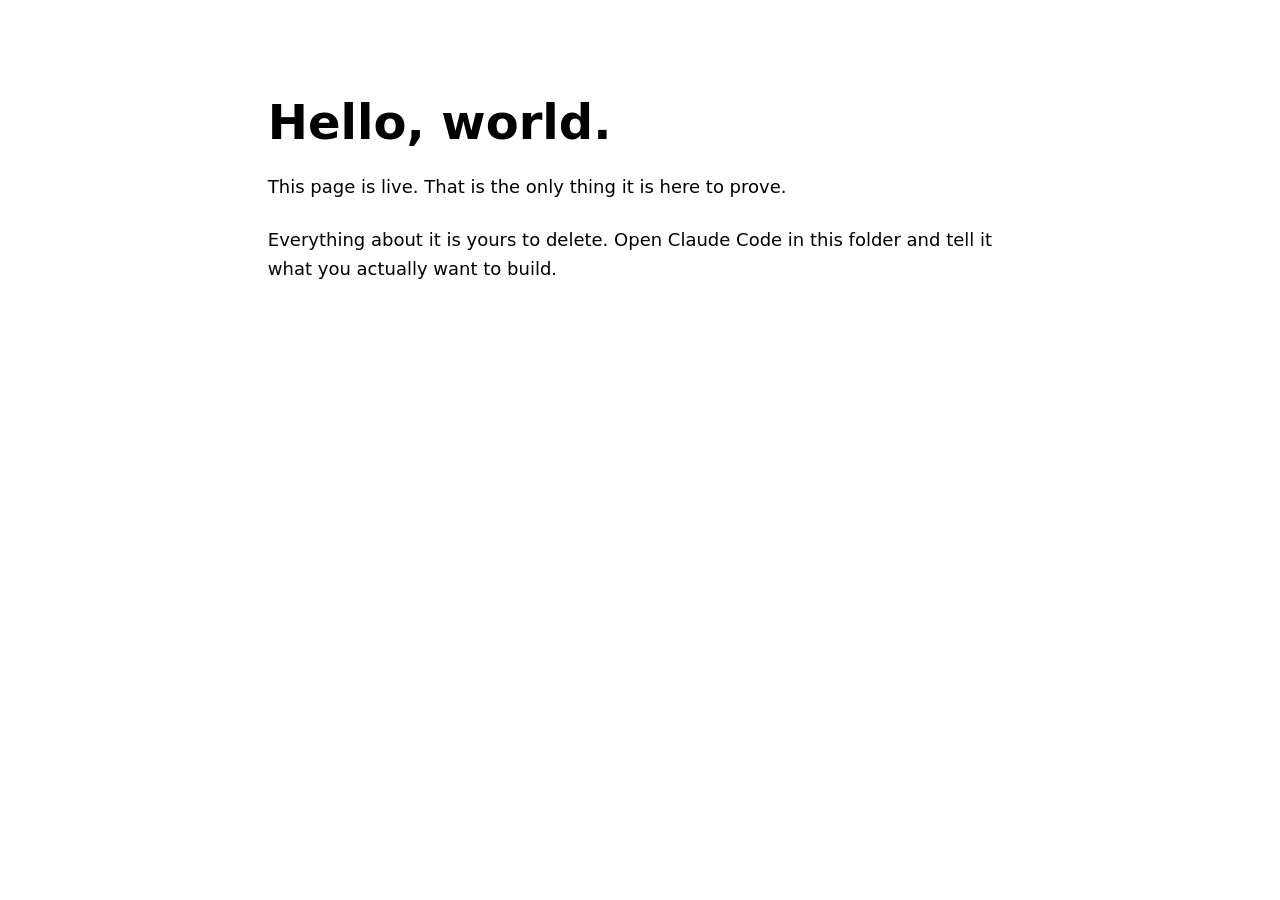
==== index.html @ 11f40b6e "Initial commit" ====
<!doctype html>
<html lang="en">
<head>
  <meta charset="utf-8">
  <meta name="viewport" content="width=device-width, initial-scale=1">
  <title>Hello</title>
  <link rel="stylesheet" href="style.css">
</head>
<body>

  <h1>Hello, world.</h1>

  <p>
    This page is live. That is the only thing it is here to prove.
  </p>

  <p>
    Everything about it is yours to delete. Open Claude Code in this folder and
    tell it what you actually want to build.
  </p>

</body>
</html>
---- style.css ----
/* A deliberately small starting point.
   It exists to prove one thing: this file is loading.
   If you can see spacing and a readable line length, the path in index.html works.

   Delete all of it whenever you want. */

:root {
  /* Makes the page follow the reader's light or dark mode setting, for free. */
  color-scheme: light dark;
}

body {
  font-family: system-ui, -apple-system, "Segoe UI", Roboto, sans-serif;

  /* 65ch caps the line at about 65 characters. Long lines are genuinely hard
     to read, and this single rule does more for legibility than anything else
     in this file. */
  max-width: 65ch;

  margin: 0 auto;
  padding: 4rem 1.5rem;
  line-height: 1.6;
  font-size: 1.125rem;
}

h1 {
  font-size: 3rem;
  line-height: 1.1;
  margin-bottom: 1.5rem;
}

p {
  margin-bottom: 1.5rem;
}
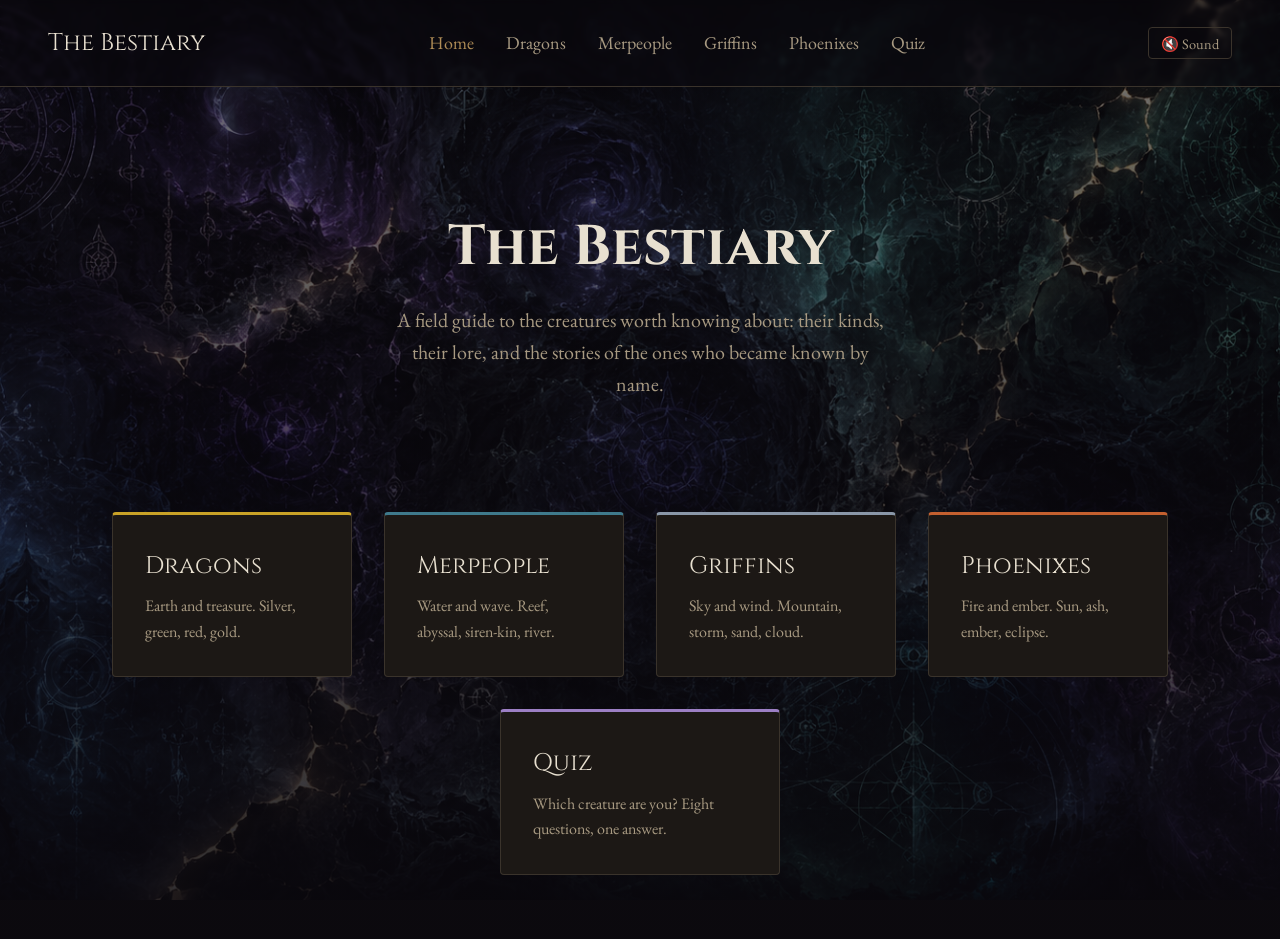
==== commit 36ef9067: "Build out creature-themed site: dragon, griffin, merpeople, and phoenix pages, quiz, audio/visual as" ====
--- a/index.html
+++ b/index.html
@@ -3,21 +3,60 @@
 <head>
   <meta charset="utf-8">
   <meta name="viewport" content="width=device-width, initial-scale=1">
-  <title>Hello</title>
+  <title>The Bestiary</title>
+  <link rel="preconnect" href="https://fonts.googleapis.com">
+  <link rel="preconnect" href="https://fonts.gstatic.com" crossorigin>
+  <link href="https://fonts.googleapis.com/css2?family=Cinzel:wght@600;700&family=EB+Garamond:ital@0;1&display=swap" rel="stylesheet">
   <link rel="stylesheet" href="style.css">
 </head>
-<body>
+<body class="theme-landing" data-bg-audio="assets/audio/landing_page.mp3">
 
-  <h1>Hello, world.</h1>
+  <header class="site-header">
+    <a class="site-title" href="index.html">The Bestiary</a>
+    <ul class="site-nav">
+      <li><a href="index.html" aria-current="page">Home</a></li>
+      <li><a href="dragons.html">Dragons</a></li>
+      <li><a href="merpeople.html">Merpeople</a></li>
+      <li><a href="griffins.html">Griffins</a></li>
+      <li><a href="phoenixes.html">Phoenixes</a></li>
+      <li><a href="quiz.html">Quiz</a></li>
+    </ul>
+    <button class="audio-toggle" id="audio-toggle" type="button" aria-pressed="false">&#128267; Sound</button>
+  </header>
 
-  <p>
-    This page is live. That is the only thing it is here to prove.
-  </p>
+  <main>
+    <section class="hero">
+      <h1>The Bestiary</h1>
+      <p class="tagline">
+        A field guide to the creatures worth knowing about: their kinds,
+        their lore, and the stories of the ones who became known by name.
+      </p>
+    </section>
 
-  <p>
-    Everything about it is yours to delete. Open Claude Code in this folder and
-    tell it what you actually want to build.
-  </p>
+    <section class="category-shelf">
+      <a class="category-card" href="dragons.html" style="--card-accent:#c9a227">
+        <span class="category-name">Dragons</span>
+        <span class="category-blurb">Earth and treasure. Silver, green, red, gold.</span>
+      </a>
+      <a class="category-card" href="merpeople.html" style="--card-accent:#3f7a8c">
+        <span class="category-name">Merpeople</span>
+        <span class="category-blurb">Water and wave. Reef, abyssal, siren-kin, river.</span>
+      </a>
+      <a class="category-card" href="griffins.html" style="--card-accent:#8a97a8">
+        <span class="category-name">Griffins</span>
+        <span class="category-blurb">Sky and wind. Mountain, storm, sand, cloud.</span>
+      </a>
+      <a class="category-card" href="phoenixes.html" style="--card-accent:#c4602f">
+        <span class="category-name">Phoenixes</span>
+        <span class="category-blurb">Fire and ember. Sun, ash, ember, eclipse.</span>
+      </a>
+      <a class="category-card" href="quiz.html" style="--card-accent:#9c7fc4">
+        <span class="category-name">Quiz</span>
+        <span class="category-blurb">Which creature are you? Eight questions, one answer.</span>
+      </a>
+    </section>
+  </main>
 
+  <script src="script.js"></script>
 </body>
 </html>
--- a/style.css
+++ b/style.css
@@ -1,34 +1,581 @@
-/* A deliberately small starting point.
-   It exists to prove one thing: this file is loading.
-   If you can see spacing and a readable line length, the path in index.html works.
-
-   Delete all of it whenever you want. */
+/* Dark-bestiary base: shared by every page. Category pages layer a
+   theme class on <body> (see the .theme-dragons block) that swaps
+   the accent tokens without touching layout. */
 
 :root {
-  /* Makes the page follow the reader's light or dark mode setting, for free. */
-  color-scheme: light dark;
+  color-scheme: dark;
+
+  --color-bg: #14110f;
+  --color-bg-raised: #1c1815;
+  --color-text: #e8e0d0;
+  --color-text-muted: #a89a82;
+  --color-border: #3a332b;
+  --color-accent: #b08d57;
+  --panel-bg: rgba(28, 24, 21, 0.85);
+
+  --font-display: "Cinzel", Georgia, serif;
+  --font-body: "EB Garamond", Georgia, serif;
+
+  --space-1: 0.5rem;
+  --space-2: 1rem;
+  --space-3: 1.5rem;
+  --space-4: 2rem;
+  --space-5: 3rem;
+  --space-6: 4rem;
+  --space-7: 6rem;
+}
+
+* {
+  box-sizing: border-box;
 }
 
 body {
-  font-family: system-ui, -apple-system, "Segoe UI", Roboto, sans-serif;
-
-  /* 65ch caps the line at about 65 characters. Long lines are genuinely hard
-     to read, and this single rule does more for legibility than anything else
-     in this file. */
+  margin: 0;
+  background: var(--color-bg);
+  color: var(--color-text);
+  font-family: var(--font-body);
+  font-size: 1.125rem;
+  line-height: 1.6;
+}
+
+a {
+  color: var(--color-accent);
+}
+
+a:focus-visible,
+button:focus-visible {
+  outline: 2px solid var(--color-accent);
+  outline-offset: 2px;
+}
+
+h1, h2, h3 {
+  font-family: var(--font-display);
+  line-height: 1.15;
+  margin: 0 0 var(--space-3);
+}
+
+h1 { font-size: 3.5rem; }
+h2 { font-size: 2rem; }
+h3 { font-size: 1.5rem; }
+
+p {
+  margin: 0 0 var(--space-3);
   max-width: 65ch;
-
+}
+
+/* Shared header/nav, every page */
+
+.site-header {
+  display: flex;
+  align-items: center;
+  justify-content: space-between;
+  flex-wrap: wrap;
+  gap: var(--space-2);
+  padding: var(--space-3) var(--space-5);
+  border-bottom: 1px solid var(--color-border);
+}
+
+.site-title {
+  font-family: var(--font-display);
+  font-size: 1.5rem;
+  text-decoration: none;
+  color: var(--color-text);
+}
+
+.site-nav {
+  display: flex;
+  gap: var(--space-4);
+  list-style: none;
+  margin: 0;
+  padding: 0;
+}
+
+.site-nav a {
+  text-decoration: none;
+  color: var(--color-text-muted);
+}
+
+.site-nav a:hover,
+.site-nav a[aria-current="page"] {
+  color: var(--color-accent);
+}
+
+.site-nav .nav-soon {
+  color: var(--color-text-muted);
+  opacity: 0.5;
+}
+
+.audio-toggle {
+  background: none;
+  border: 1px solid var(--color-border);
+  border-radius: 4px;
+  color: var(--color-text-muted);
+  font-family: var(--font-body);
+  font-size: 0.9rem;
+  padding: 0.35rem 0.75rem;
+  cursor: pointer;
+}
+
+.audio-toggle:hover {
+  color: var(--color-accent);
+  border-color: var(--color-accent);
+}
+
+main {
+  padding: var(--space-6) var(--space-5);
+  max-width: 72rem;
   margin: 0 auto;
-  padding: 4rem 1.5rem;
-  line-height: 1.6;
-  font-size: 1.125rem;
-}
-
-h1 {
-  font-size: 3rem;
-  line-height: 1.1;
-  margin-bottom: 1.5rem;
-}
-
-p {
-  margin-bottom: 1.5rem;
-}
+}
+
+/* Landing page */
+
+.theme-landing {
+  background:
+    linear-gradient(180deg, rgba(10, 8, 14, 0.55), rgba(10, 8, 14, 0.85)) center / cover no-repeat,
+    url("assets/backgrounds/landing_page.png") center / cover no-repeat fixed;
+  background-color: var(--color-bg);
+}
+
+.theme-landing .site-header {
+  background: rgba(10, 8, 14, 0.5);
+  backdrop-filter: blur(2px);
+}
+
+.hero {
+  text-align: center;
+  padding: var(--space-6) 0 var(--space-5);
+}
+
+.hero .tagline {
+  max-width: 50ch;
+  margin: 0 auto;
+  color: var(--color-text-muted);
+  font-size: 1.25rem;
+}
+
+.category-shelf {
+  display: flex;
+  flex-wrap: wrap;
+  justify-content: center;
+  gap: var(--space-4);
+  margin-top: var(--space-6);
+}
+
+.category-card {
+  display: block;
+  flex: 1 1 220px;
+  max-width: 280px;
+  padding: var(--space-4);
+  border: 1px solid var(--color-border);
+  border-top: 3px solid var(--card-accent, var(--color-accent));
+  border-radius: 4px;
+  background: var(--color-bg-raised);
+  text-decoration: none;
+  color: var(--color-text);
+  transition: transform 0.15s ease, border-color 0.15s ease;
+}
+
+a.category-card:hover {
+  transform: translateY(-4px);
+  border-color: var(--card-accent, var(--color-accent));
+}
+
+.category-card.is-soon {
+  opacity: 0.5;
+}
+
+.category-name {
+  display: block;
+  font-family: var(--font-display);
+  font-size: 1.5rem;
+  margin-bottom: var(--space-1);
+}
+
+.category-blurb {
+  display: block;
+  color: var(--color-text-muted);
+  font-size: 1rem;
+}
+
+/* Category page intro */
+
+.category-intro {
+  margin-bottom: var(--space-6);
+  margin-left: auto;
+  margin-right: auto;
+  max-width: 60rem;
+  padding: var(--space-4) var(--space-5);
+  background: var(--panel-bg);
+  backdrop-filter: blur(2px);
+  border-radius: 8px;
+  text-align: center;
+}
+
+.category-intro p {
+  max-width: 60ch;
+  margin-left: auto;
+  margin-right: auto;
+}
+
+/* Creature grid / detail toggle, driven by .is-open on #creature-stage */
+
+.creature-grid {
+  display: flex;
+  flex-wrap: wrap;
+  justify-content: center;
+  gap: var(--space-4);
+}
+
+.creature-card {
+  display: flex;
+  flex-direction: column;
+  align-items: center;
+  gap: var(--space-2);
+  width: 200px;
+  padding: var(--space-3);
+  background: var(--panel-bg);
+  backdrop-filter: blur(2px);
+  border-radius: 8px;
+  border: none;
+  color: inherit;
+  font: inherit;
+  cursor: pointer;
+}
+
+.creature-portrait {
+  width: 100%;
+  aspect-ratio: 3 / 4;
+  border-radius: 4px;
+  background: var(--portrait-color, var(--color-border));
+  object-fit: cover;
+}
+
+.creature-label {
+  font-family: var(--font-display);
+  font-size: 1.25rem;
+}
+
+.creature-detail {
+  display: none;
+  grid-template-columns: minmax(220px, 320px) 1fr;
+  gap: var(--space-5);
+  align-items: start;
+}
+
+.creature-stage.is-open .creature-grid {
+  display: none;
+}
+
+.creature-stage.is-open .creature-detail {
+  display: grid;
+  animation: reveal 0.3s ease;
+}
+
+@keyframes reveal {
+  from { opacity: 0; transform: translateY(8px); }
+  to { opacity: 1; transform: none; }
+}
+
+.detail-portrait {
+  width: 100%;
+  aspect-ratio: 3 / 4;
+  border-radius: 4px;
+  background: var(--portrait-color, var(--color-border));
+  position: sticky;
+  top: var(--space-4);
+  overflow: hidden;
+}
+
+.detail-portrait img {
+  position: absolute;
+  inset: 0;
+  width: 100%;
+  height: 100%;
+  object-fit: cover;
+  opacity: 0;
+  transition: opacity 0.6s ease;
+}
+
+.detail-portrait img.is-active {
+  opacity: 1;
+}
+
+.back-link {
+  display: inline-block;
+  margin-bottom: var(--space-3);
+  background: none;
+  border: none;
+  color: var(--color-accent);
+  font-family: var(--font-body);
+  font-size: 1rem;
+  cursor: pointer;
+  padding: 0;
+}
+
+.detail-content {
+  padding: var(--space-4) var(--space-5);
+  background: var(--panel-bg);
+  backdrop-filter: blur(2px);
+  border-radius: 8px;
+}
+
+.detail-quick {
+  color: var(--color-text-muted);
+  font-size: 1.25rem;
+}
+
+.detail-mbti {
+  display: inline-block;
+  margin: 0 0 var(--space-3);
+  padding: 0.25rem 0.75rem;
+  border: 1px solid var(--color-accent);
+  border-radius: 999px;
+  color: var(--color-accent);
+  font-family: var(--font-display);
+  font-size: 0.85rem;
+  letter-spacing: 0.02em;
+}
+
+.detail-mbti:empty {
+  display: none;
+}
+
+/* Quiz page, driven by .is-done on #quiz-app */
+
+.quiz-stage {
+  max-width: 40rem;
+  margin: 0 auto;
+}
+
+.quiz-card,
+.quiz-result {
+  padding: var(--space-4) var(--space-5);
+  background: var(--panel-bg);
+  backdrop-filter: blur(2px);
+  border-radius: 8px;
+  text-align: center;
+}
+
+.quiz-progress {
+  color: var(--color-text-muted);
+  font-size: 0.9rem;
+  margin-bottom: var(--space-2);
+}
+
+.quiz-options {
+  display: flex;
+  flex-direction: column;
+  gap: var(--space-2);
+  margin-top: var(--space-3);
+}
+
+.quiz-option {
+  padding: var(--space-2) var(--space-3);
+  background: none;
+  border: 1px solid var(--color-border);
+  border-radius: 6px;
+  color: var(--color-text);
+  font: inherit;
+  text-align: left;
+  cursor: pointer;
+  transition: border-color 0.15s ease, transform 0.15s ease;
+}
+
+.quiz-option:hover {
+  border-color: var(--color-accent);
+  transform: translateX(2px);
+}
+
+.quiz-result {
+  display: none;
+}
+
+.quiz-stage.is-done .quiz-card {
+  display: none;
+}
+
+.quiz-stage.is-done .quiz-result {
+  display: block;
+  animation: reveal 0.3s ease;
+}
+
+.quiz-result-portrait {
+  width: 200px;
+  aspect-ratio: 3 / 4;
+  margin: 0 auto var(--space-3);
+  border-radius: 4px;
+  overflow: hidden;
+  background: var(--swatch-color, var(--color-border));
+}
+
+.quiz-result-portrait img {
+  width: 100%;
+  height: 100%;
+  object-fit: cover;
+  display: block;
+}
+
+.quiz-result-link {
+  display: inline-block;
+  margin: var(--space-2) 0;
+}
+
+.quiz-restart {
+  display: block;
+  margin: var(--space-2) auto 0;
+  background: none;
+  border: 1px solid var(--color-border);
+  border-radius: 4px;
+  color: var(--color-text-muted);
+  font-family: var(--font-body);
+  font-size: 0.95rem;
+  padding: 0.5rem 1rem;
+  cursor: pointer;
+}
+
+.quiz-restart:hover {
+  color: var(--color-accent);
+  border-color: var(--color-accent);
+}
+
+/* Dragons theme: earth and treasure, layered on the dark base */
+
+.theme-dragons {
+  --color-accent: #c9a227;
+  --portrait-color-gold: #c9a227;
+  --portrait-color-silver: #9aa8ad;
+  --portrait-color-green: #4a6741;
+  --portrait-color-red: #a13d2b;
+  --panel-bg: rgba(20, 15, 12, 0.85);
+  background:
+    linear-gradient(180deg, rgba(10, 6, 4, 0.55), rgba(10, 6, 4, 0.85)) center / cover no-repeat,
+    url("assets/backgrounds/dragon_background.png") center / cover no-repeat fixed;
+  background-color: var(--color-bg);
+}
+
+.theme-dragons .site-header {
+  background: rgba(10, 6, 4, 0.5);
+  backdrop-filter: blur(2px);
+}
+
+.theme-dragons .creature-portrait,
+.theme-dragons .detail-portrait {
+  border: 1px solid #6b4f2a;
+}
+
+/* Merpeople theme: water, layered on the dark base */
+
+.theme-merpeople {
+  --color-accent: #3f7a8c;
+  --portrait-color-reef: #2f9e8f;
+  --portrait-color-abyssal: #16323f;
+  --portrait-color-siren: #6fa8bd;
+  --portrait-color-river: #4f8f5c;
+  --panel-bg: rgba(10, 22, 26, 0.85);
+  background:
+    linear-gradient(180deg, rgba(4, 12, 16, 0.55), rgba(4, 12, 16, 0.85)) center / cover no-repeat,
+    url("assets/backgrounds/merfolk_background.png") center / cover no-repeat fixed;
+  background-color: var(--color-bg);
+}
+
+.theme-merpeople .site-header {
+  background: rgba(4, 12, 16, 0.5);
+  backdrop-filter: blur(2px);
+}
+
+.theme-merpeople .creature-portrait,
+.theme-merpeople .detail-portrait {
+  border: 1px solid #2a5c6b;
+}
+
+/* Griffins theme: sky and wind, layered on the dark base */
+
+.theme-griffins {
+  --color-accent: #8a97a8;
+  --portrait-color-mountain: #8f8577;
+  --portrait-color-storm: #566073;
+  --portrait-color-sand: #c2a878;
+  --portrait-color-cloud: #cbd6e0;
+  --panel-bg: rgba(16, 20, 26, 0.85);
+  background:
+    linear-gradient(180deg, rgba(8, 11, 16, 0.55), rgba(8, 11, 16, 0.85)) center / cover no-repeat,
+    url("assets/backgrounds/griffin_background.png") center / cover no-repeat fixed;
+  background-color: var(--color-bg);
+}
+
+.theme-griffins .site-header {
+  background: rgba(8, 11, 16, 0.5);
+  backdrop-filter: blur(2px);
+}
+
+.theme-griffins .creature-portrait,
+.theme-griffins .detail-portrait {
+  border: 1px solid #5c6b7a;
+}
+
+/* Phoenixes theme: fire, layered on the dark base */
+
+.theme-phoenixes {
+  --color-accent: #c4602f;
+  --portrait-color-sun: #e8a13c;
+  --portrait-color-ash: #6b5850;
+  --portrait-color-ember: #e2482a;
+  --portrait-color-eclipse: #4a1220;
+  --panel-bg: rgba(26, 12, 8, 0.85);
+  background:
+    linear-gradient(180deg, rgba(18, 8, 4, 0.55), rgba(18, 8, 4, 0.85)) center / cover no-repeat,
+    url("assets/backgrounds/phoenix_background.png") center / cover no-repeat fixed;
+  background-color: var(--color-bg);
+}
+
+.theme-phoenixes .site-header {
+  background: rgba(18, 8, 4, 0.5);
+  backdrop-filter: blur(2px);
+}
+
+.theme-phoenixes .creature-portrait,
+.theme-phoenixes .detail-portrait {
+  border: 1px solid #8a3a1c;
+}
+
+/* Quiz theme: no fixed element, so no background image, just a distinct
+   accent layered on the dark base */
+
+.theme-quiz {
+  --color-accent: #9c7fc4;
+  --panel-bg: rgba(18, 14, 22, 0.85);
+  background:
+    linear-gradient(180deg, rgba(14, 10, 18, 0.6), rgba(14, 10, 18, 0.9)),
+    var(--color-bg);
+}
+
+.theme-quiz .site-header {
+  background: rgba(14, 10, 18, 0.5);
+  backdrop-filter: blur(2px);
+}
+
+/* Mobile: main's side padding plus the detail grid's minmax column left no
+   room for the text column on narrow screens, so stack it and drop the
+   sticky portrait, which would otherwise pin a full-width image on screen
+   while you scroll past the lore and story text. */
+
+@media (max-width: 700px) {
+  main {
+    padding: var(--space-5) var(--space-3);
+  }
+
+  .creature-detail {
+    grid-template-columns: 1fr;
+    gap: var(--space-3);
+  }
+
+  .detail-portrait {
+    position: static;
+    max-width: 280px;
+    margin: 0 auto;
+  }
+
+  .detail-content {
+    padding: var(--space-3);
+  }
+}
